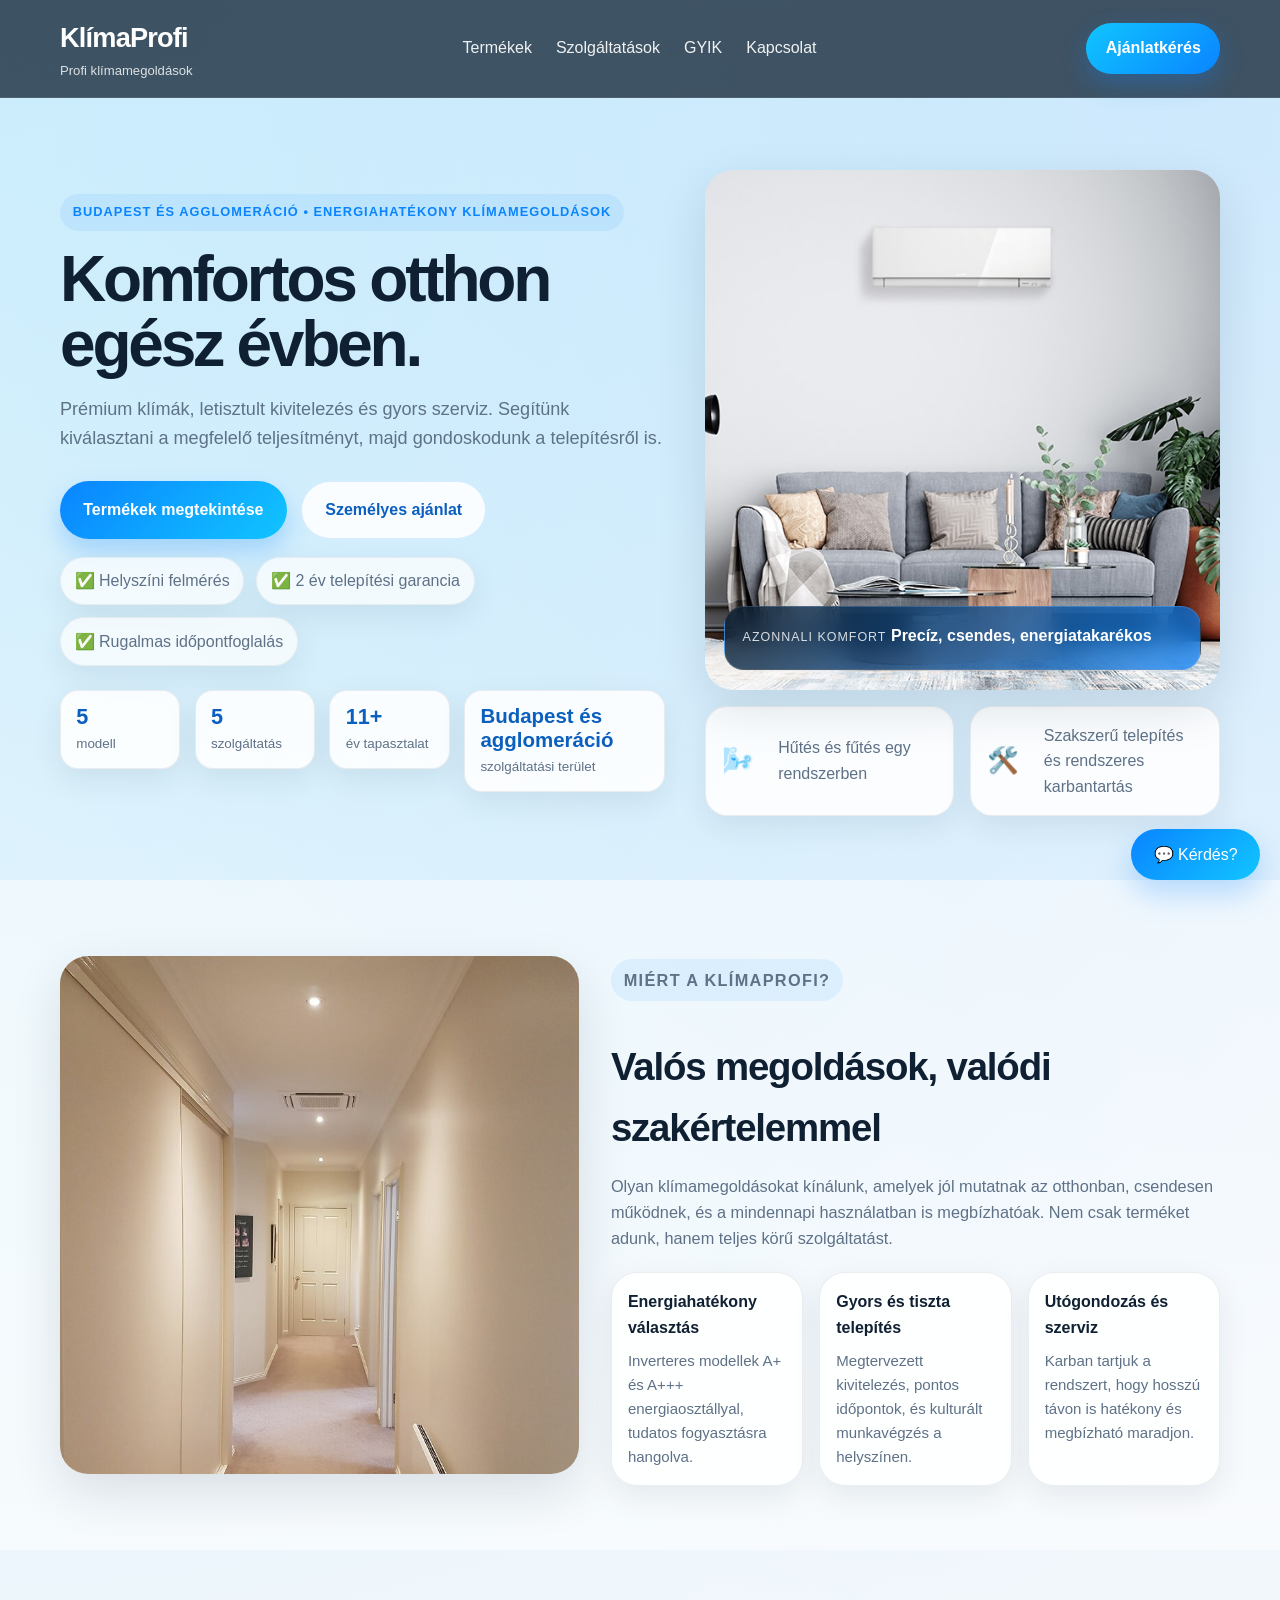
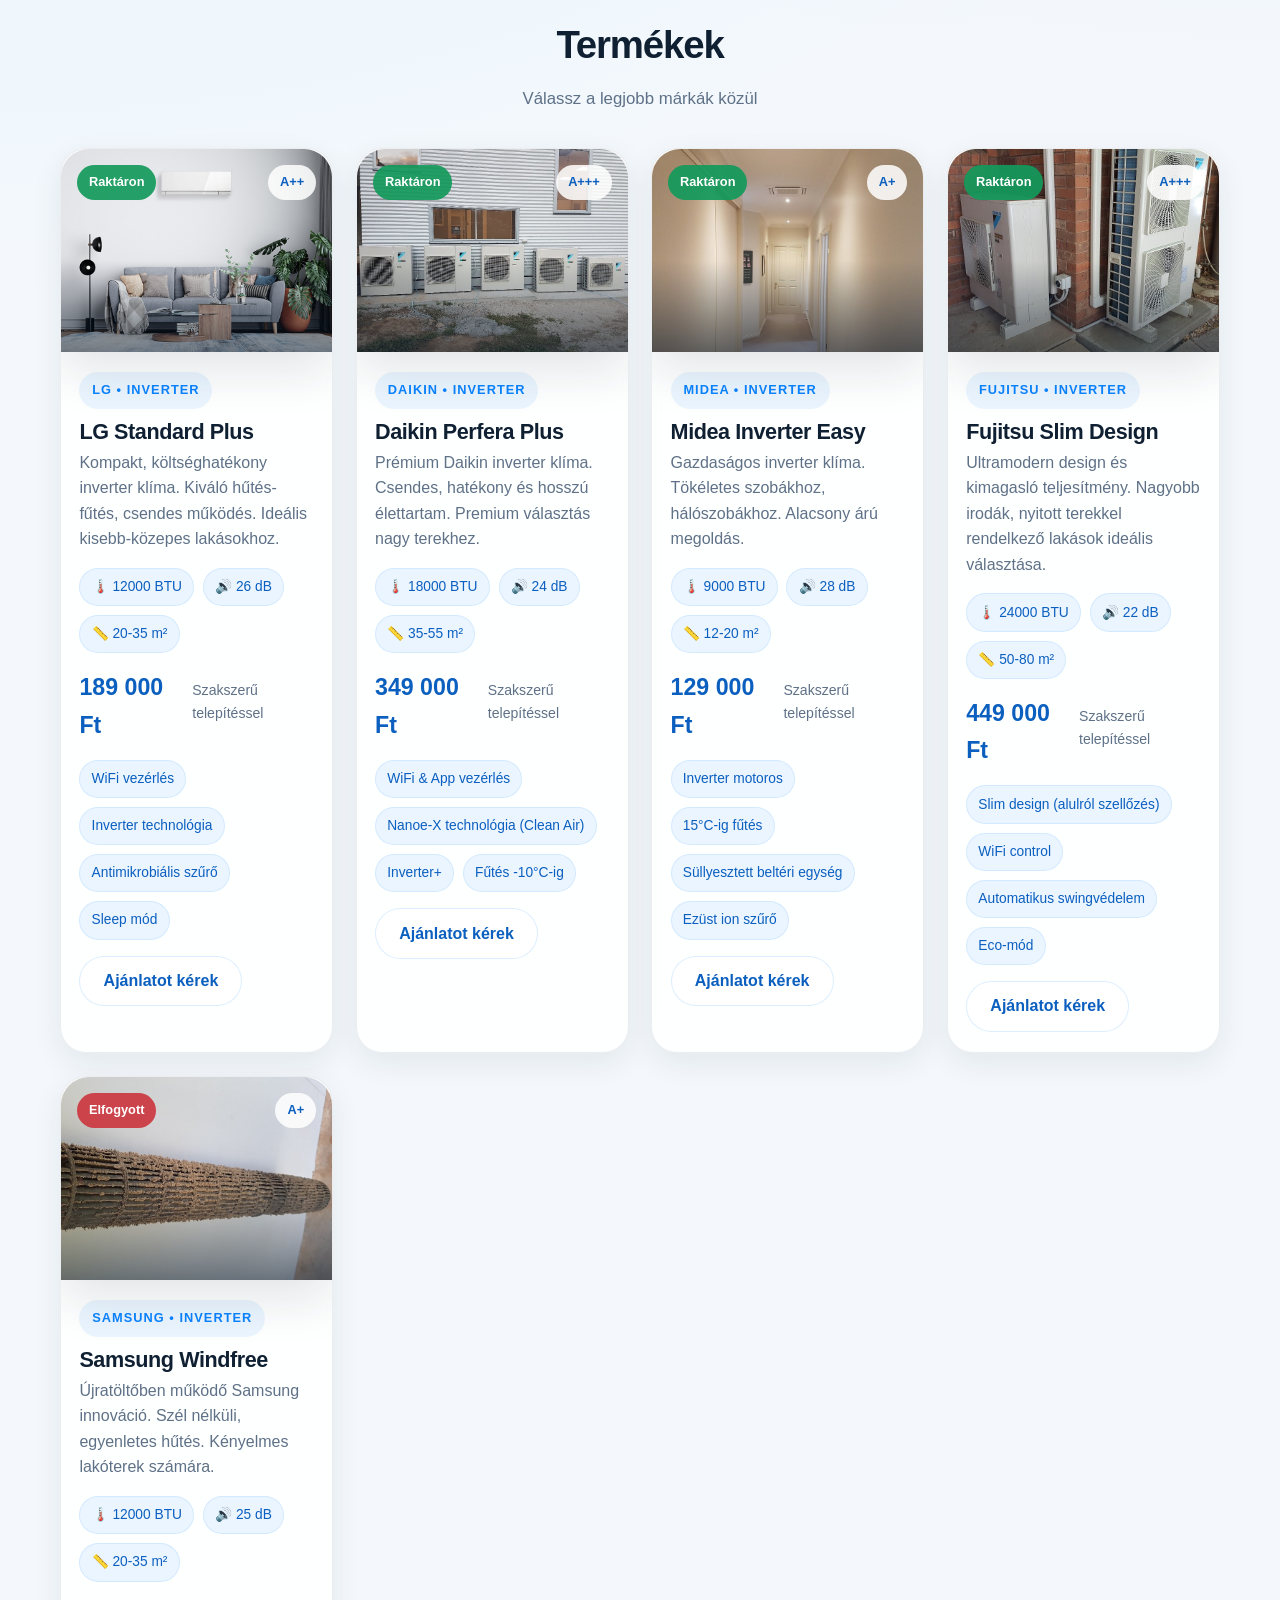
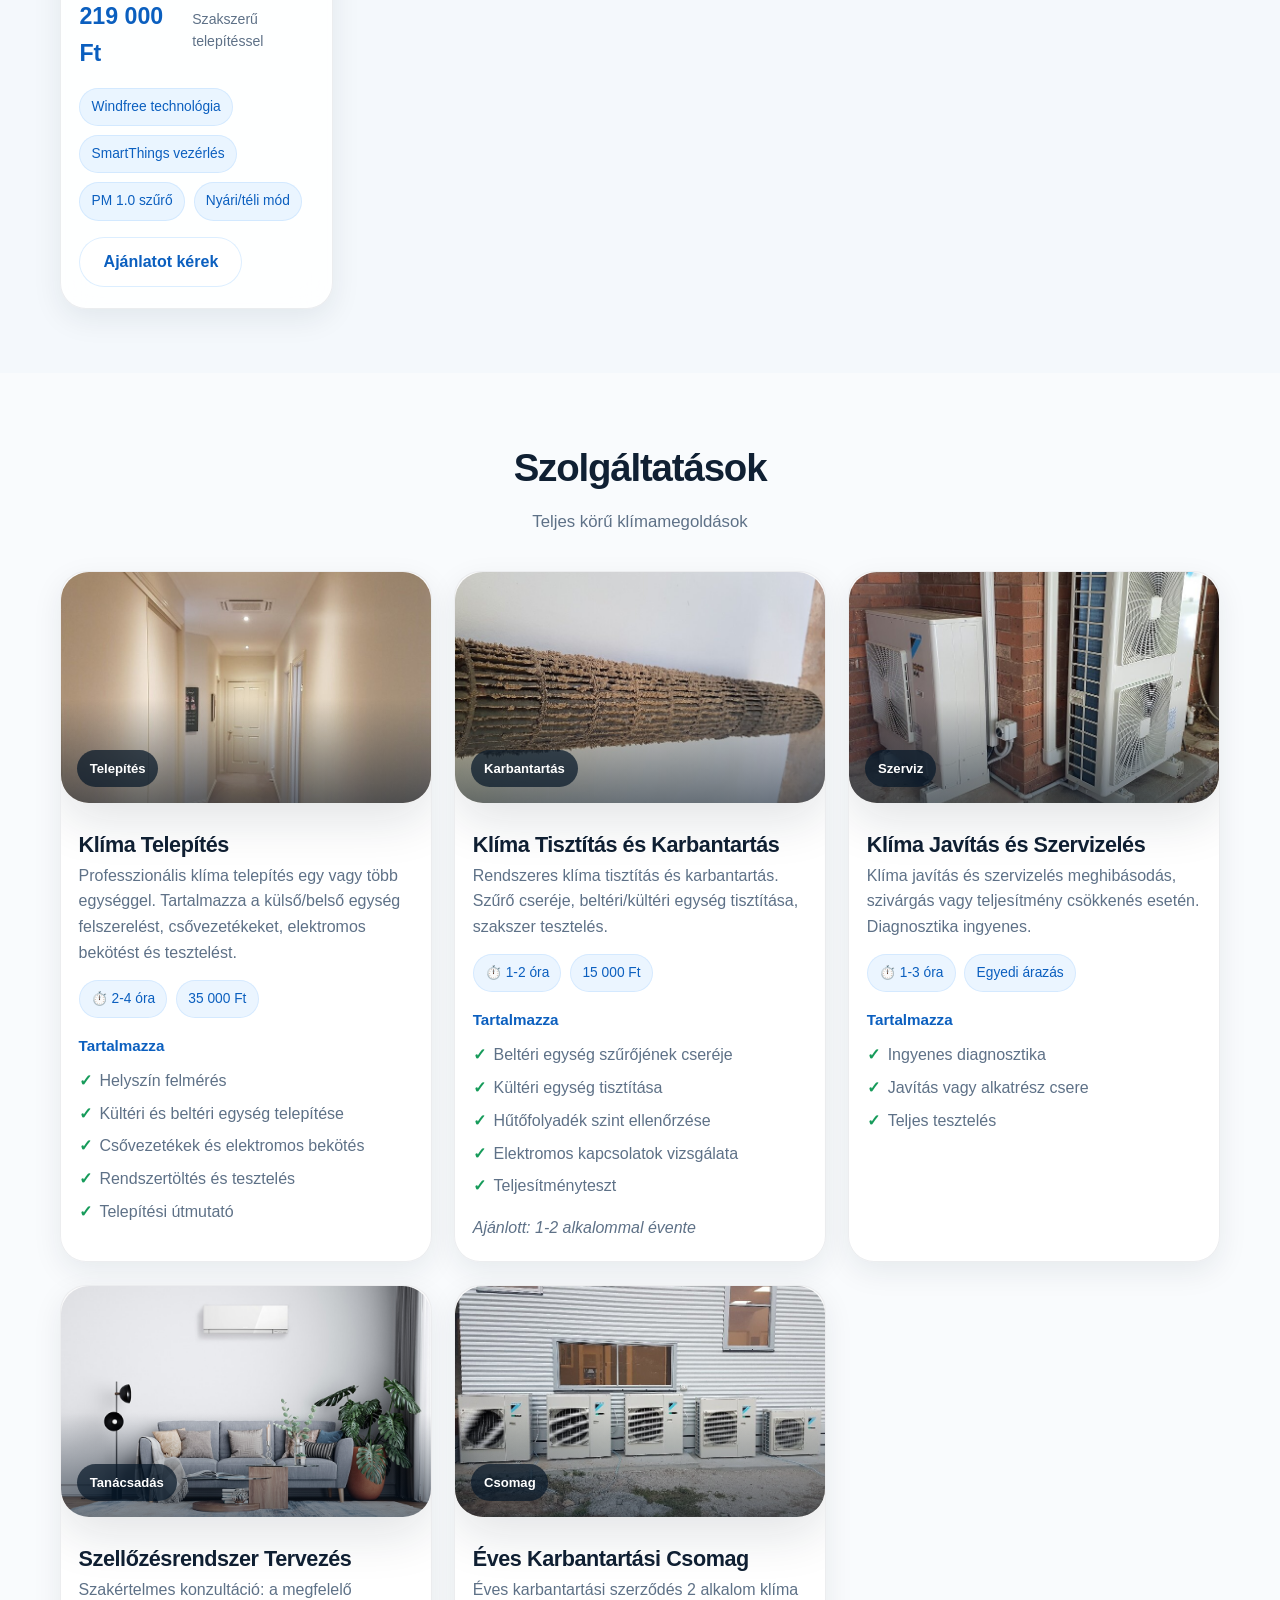
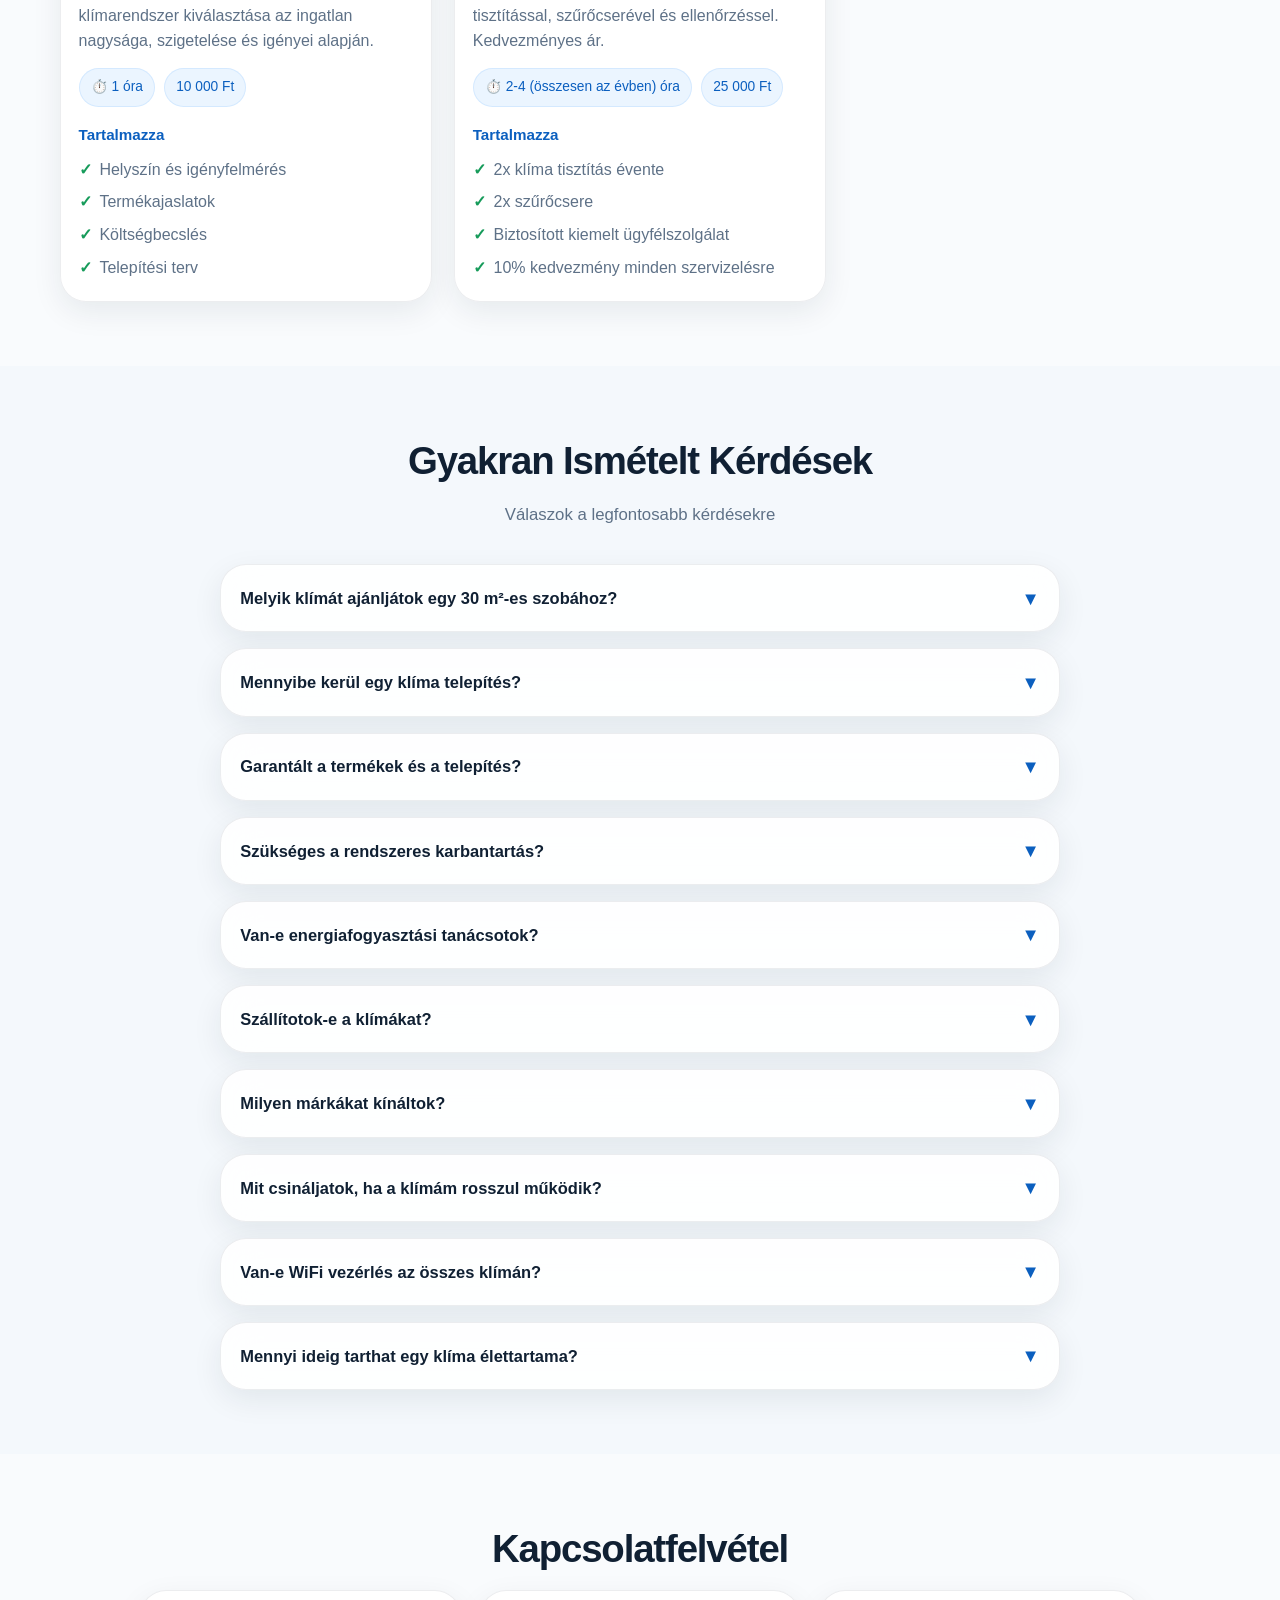
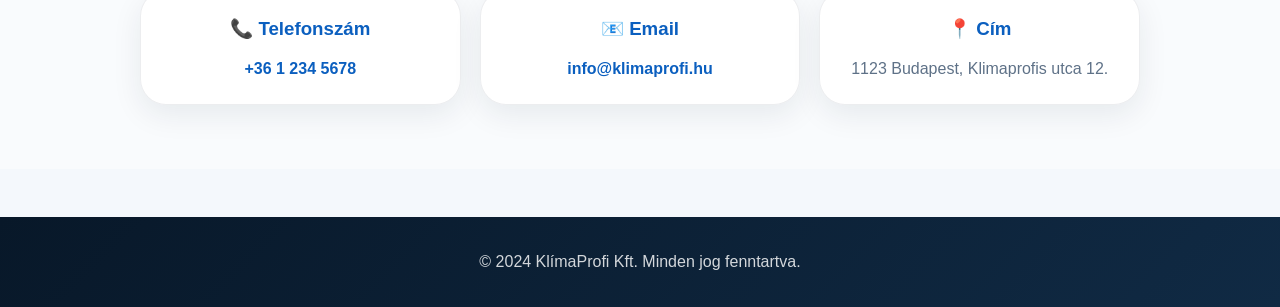
==== index.html @ a3cb93f0 "Add files via upload" ====
<!DOCTYPE html>
<html lang="hu">

<head>
    <meta charset="UTF-8">
    <meta name="viewport" content="width=device-width, initial-scale=1.0">
    <title>KlímaProfi Kft. - Klímamegoldások</title>
    <link rel="stylesheet" href="style.css?v=1.0">
</head>

<body>
    <!-- Navigation -->
    <nav class="navbar">
        <div class="container">
            <div class="logo">
                <h1>KlímaProfi</h1>
                <p class="tagline">Profi klímamegoldások</p>
            </div>
            <ul class="nav-links">
                <li><a href="#termekek">Termékek</a></li>
                <li><a href="#szolgaltatasok">Szolgáltatások</a></li>
                <li><a href="#gyik">GYIK</a></li>
                <li><a href="#kapcsolat">Kapcsolat</a></li>
            </ul>
            <a class="nav-cta" href="#kapcsolat">Ajánlatkérés</a>
        </div>
    </nav>

    <!-- Hero Section -->
    <section class="hero">
        <div class="container hero-layout">
            <div class="hero-copy">
                <p class="eyebrow">Budapest és agglomeráció • energiahatékony klímamegoldások</p>
                <h2>Komfortos otthon egész évben.</h2>
                <p class="hero-lead">
                    Prémium klímák, letisztult kivitelezés és gyors szerviz. Segítünk kiválasztani a megfelelő
                    teljesítményt, majd gondoskodunk a telepítésről is.
                </p>
                <div class="hero-actions">
                    <a class="cta-btn" href="#termekek">Termékek megtekintése</a>
                    <a class="secondary-btn" href="#kapcsolat">Személyes ajánlat</a>
                </div>
                <div class="hero-points">
                    <span>✅ Helyszíni felmérés</span>
                    <span>✅ 2 év telepítési garancia</span>
                    <span>✅ Rugalmas időpontfoglalás</span>
                </div>
                <div class="hero-stats">
                    <div class="stat-card"><strong id="stat-products">5</strong><span>modell</span></div>
                    <div class="stat-card"><strong id="stat-services">5</strong><span>szolgáltatás</span></div>
                    <div class="stat-card"><strong id="stat-years">10+</strong><span>év tapasztalat</span></div>
                    <div class="stat-card"><strong id="stat-area">Budapest</strong><span>szolgáltatási terület</span>
                    </div>
                </div>
            </div>

            <div class="hero-visual">
                <div class="hero-image-card">
                    <img src="assets/hero-split-ac.jpg" alt="Modern nappali klímaberendezéssel">
                    <div class="floating-card">
                        <span class="floating-label">Azonnali komfort</span>
                        <strong>Precíz, csendes, energiatakarékos</strong>
                    </div>
                </div>
                <div class="hero-mini-grid">
                    <div class="mini-card">
                        <span>🌬️</span>
                        <p>Hűtés és fűtés egy rendszerben</p>
                    </div>
                    <div class="mini-card">
                        <span>🛠️</span>
                        <p>Szakszerű telepítés és rendszeres karbantartás</p>
                    </div>
                </div>
            </div>
        </div>
    </section>

    <!-- Intro Section -->
    <section class="section intro-section">
        <div class="container intro-grid">
            <div class="intro-image-frame">
                <img src="assets/intro-installation.jpg" alt="Klímaszerelő szakember munkában">
            </div>
            <div class="intro-copy">
                <p class="eyebrow">Miért a KlímaProfi?</p>
                <h2>Valós megoldások, valódi szakértelemmel</h2>
                <p>
                    Olyan klímamegoldásokat kínálunk, amelyek jól mutatnak az otthonban, csendesen működnek,
                    és a mindennapi használatban is megbízhatóak. Nem csak terméket adunk, hanem teljes körű
                    szolgáltatást.
                </p>
                <div class="intro-highlights">
                    <article>
                        <h3>Energiahatékony választás</h3>
                        <p>Inverteres modellek A+ és A+++ energiaosztállyal, tudatos fogyasztásra hangolva.</p>
                    </article>
                    <article>
                        <h3>Gyors és tiszta telepítés</h3>
                        <p>Megtervezett kivitelezés, pontos időpontok, és kulturált munkavégzés a helyszínen.</p>
                    </article>
                    <article>
                        <h3>Utógondozás és szerviz</h3>
                        <p>Karban tartjuk a rendszert, hogy hosszú távon is hatékony és megbízható maradjon.</p>
                    </article>
                </div>
            </div>
        </div>
    </section>

    <!-- Products Section -->
    <section id="termekek" class="section">
        <div class="container">
            <h2>Termékek</h2>
            <p class="section-subtitle">Válassz a legjobb márkák közül</p>
            <div id="products-grid" class="products-grid">
                <!-- Termékek dinamikusan töltődnek be -->
            </div>
        </div>
    </section>

    <!-- Services Section -->
    <section id="szolgaltatasok" class="section section-alt">
        <div class="container">
            <h2>Szolgáltatások</h2>
            <p class="section-subtitle">Teljes körű klímamegoldások</p>
            <div id="services-grid" class="services-grid">
                <!-- Szolgáltatások dinamikusan töltődnek be -->
            </div>
        </div>
    </section>

    <!-- FAQ Section -->
    <section id="gyik" class="section">
        <div class="container">
            <h2>Gyakran Ismételt Kérdések</h2>
            <p class="section-subtitle">Válaszok a legfontosabb kérdésekre</p>
            <div id="faq-container" class="faq-container">
                <!-- GYIK-ek dinamikusan töltődnek be -->
            </div>
        </div>
    </section>

    <!-- Contact Section -->
    <section id="kapcsolat" class="section section-alt">
        <div class="container">
            <h2>Kapcsolatfelvétel</h2>
            <div class="contact-info">
                <div class="contact-item">
                    <h3>📞 Telefonszám</h3>
                    <p><a href="tel:+36123456778">+36 1 234 5678</a></p>
                </div>
                <div class="contact-item">
                    <h3>📧 Email</h3>
                    <p><a href="mailto:info@klimaprofi.hu">info@klimaprofi.hu</a></p>
                </div>
                <div class="contact-item">
                    <h3>📍 Cím</h3>
                    <p>1123 Budapest, Klimaprofis utca 12.</p>
                </div>
            </div>
        </div>
    </section>

    <!-- Footer -->
    <footer class="footer">
        <p>&copy; 2024 KlímaProfi Kft. Minden jog fenntartva.</p>
    </footer>

    <!-- Chatbot Widget -->
    <div id="chatbot-widget" class="chatbot-widget">
        <button id="chatbot-toggle" class="chatbot-toggle">💬 Kérdés?</button>
        <div id="chatbot-window" class="chatbot-window" style="display: none;">
            <div class="chatbot-header">
                <h4>KlímaProfi AI Asszisztens</h4>
                <button id="chatbot-close" class="close-btn">✕</button>
            </div>
            <div id="chatbot-messages" class="chatbot-messages"></div>
            <div class="chatbot-input">
                <label class="sr-only" for="chatbot-input">Chatbot kérdés</label>
                <input type="text" id="chatbot-input" placeholder="Írj egy kérdést..." aria-label="Chatbot kérdés">
                <button id="chatbot-send">Küldés</button>
            </div>
        </div>
    </div>

    <script src="script.js"></script>
    <script>
        document.addEventListener('DOMContentLoaded', () => {
            const chatbotToggle = document.getElementById('chatbot-toggle');
            const chatbotWindow = document.getElementById('chatbot-window');
            const chatbotClose = document.getElementById('chatbot-close');
            const chatbotMessages = document.getElementById('chatbot-messages');
            const chatbotInput = document.getElementById('chatbot-input');
            const chatbotSend = document.getElementById('chatbot-send');

            // --- Event Listeners ---
            chatbotToggle.addEventListener('click', () => {
                chatbotWindow.style.display = 'flex';
                chatbotToggle.style.display = 'none';
            });

            chatbotClose.addEventListener('click', () => {
                chatbotWindow.style.display = 'none';
                chatbotToggle.style.display = 'block';
            });

            chatbotSend.addEventListener('click', sendMessage);
            chatbotInput.addEventListener('keypress', (e) => {
                if (e.key === 'Enter') {
                    sendMessage();
                }
            });

            // --- Functions ---
            function addMessage(message, sender) {
                const messageElement = document.createElement('div');
                messageElement.classList.add('message', sender);
                messageElement.textContent = message;
                chatbotMessages.appendChild(messageElement);
                chatbotMessages.scrollTop = chatbotMessages.scrollHeight;
            }

            async function sendMessage() {
                const message = chatbotInput.value.trim();
                if (message === '') return;

                addMessage(message, 'user');
                chatbotInput.value = '';

                try {
                    const response = await fetch('http://localhost:5000/api/chat', {
                        method: 'POST',
                        headers: {
                            'Content-Type': 'application/json',
                        },
                        body: JSON.stringify({ message }),
                    });

                    if (!response.ok) {
                        throw new Error(`HTTP error! status: ${response.status}`);
                    }

                    const data = await response.json();
                    addMessage(data.response, 'bot');
                } catch (error) {
                    console.error('Hiba a chatbot API hívásakor:', error);
                    addMessage('Hiba történt a válasszal. Kérlek, próbáld újra később.', 'bot');
                }
            }
        });
    </script>
</body>

</html>
---- style.css ----
* {
    margin: 0;
    padding: 0;
    box-sizing: border-box;
}

:root {
    --bg: #f4f8fc;
    --surface: rgba(255, 255, 255, 0.88);
    --surface-strong: #ffffff;
    --text: #102033;
    --muted: #5e7187;
    --primary: #0a84ff;
    --primary-dark: #0b5fbf;
    --accent: #11c5ff;
    --line: rgba(16, 32, 51, 0.08);
    --shadow: 0 18px 50px rgba(16, 32, 51, 0.12);
    --shadow-soft: 0 10px 30px rgba(16, 32, 51, 0.08);
}

html {
    scroll-behavior: smooth;
}

body {
    font-family: 'Segoe UI', Tahoma, Geneva, Verdana, sans-serif;
    line-height: 1.6;
    color: var(--text);
    background:
        radial-gradient(circle at top left, rgba(17, 197, 255, 0.16), transparent 28%),
        radial-gradient(circle at top right, rgba(10, 132, 255, 0.12), transparent 25%),
        var(--bg);
}

img {
    max-width: 100%;
    display: block;
}

.container {
    max-width: 1200px;
    margin: 0 auto;
    padding: 0 20px;
}

a {
    text-decoration: none;
    color: inherit;
}

button {
    cursor: pointer;
    border: none;
    font-size: 1rem;
    font-family: inherit;
}

.sr-only {
    position: absolute;
    width: 1px;
    height: 1px;
    padding: 0;
    margin: -1px;
    overflow: hidden;
    clip: rect(0, 0, 0, 0);
    white-space: nowrap;
    border: 0;
}

.eyebrow {
    display: inline-block;
    font-size: 0.8rem;
    font-weight: 700;
    letter-spacing: 0.08em;
    text-transform: uppercase;
    color: var(--primary);
    background: rgba(10, 132, 255, 0.08);
    padding: 0.5rem 0.8rem;
    border-radius: 999px;
}

/* Navigation */
.navbar {
    position: sticky;
    top: 0;
    z-index: 1000;
    backdrop-filter: blur(18px);
    background: rgba(8, 24, 41, 0.72);
    border-bottom: 1px solid rgba(255, 255, 255, 0.08);
    color: white;
}

.navbar .container {
    display: flex;
    justify-content: space-between;
    align-items: center;
    gap: 1rem;
    padding-top: 1rem;
    padding-bottom: 1rem;
}

.logo h1 {
    font-size: 1.7rem;
    font-weight: 800;
    letter-spacing: -0.03em;
}

.logo .tagline {
    font-size: 0.82rem;
    opacity: 0.82;
}

.nav-links {
    display: flex;
    list-style: none;
    gap: 1.5rem;
    align-items: center;
}

.nav-links a,
.nav-cta {
    color: rgba(255, 255, 255, 0.92);
    transition: all 0.25s ease;
}

.nav-links a:hover {
    color: white;
}

.nav-cta {
    background: linear-gradient(135deg, var(--accent), var(--primary));
    color: white;
    padding: 0.8rem 1.2rem;
    border-radius: 999px;
    font-weight: 700;
    box-shadow: 0 10px 24px rgba(10, 132, 255, 0.28);
}

.nav-cta:hover {
    transform: translateY(-1px);
}

/* Hero Section */
.hero {
    padding: 4.5rem 0 4rem;
    color: var(--text);
}

.hero-layout {
    display: grid;
    grid-template-columns: 1.08fr 0.92fr;
    gap: 2.5rem;
    align-items: center;
}

.hero-copy h2 {
    font-size: clamp(2.6rem, 5vw, 4.6rem);
    line-height: 1.02;
    margin: 1rem 0 1.1rem;
    letter-spacing: -0.05em;
}

.hero-lead {
    font-size: 1.13rem;
    color: var(--muted);
    max-width: 42rem;
}

.hero-actions {
    display: flex;
    flex-wrap: wrap;
    gap: 0.9rem;
    margin: 1.8rem 0 1.1rem;
}

.cta-btn,
.secondary-btn,
.ghost-btn {
    display: inline-flex;
    align-items: center;
    justify-content: center;
    border-radius: 999px;
    padding: 0.95rem 1.45rem;
    font-weight: 700;
    transition: transform 0.25s ease, box-shadow 0.25s ease, background 0.25s ease;
}

.hero-actions a.cta-btn,
.hero-actions a.secondary-btn {
    text-decoration: none;
}

.cta-btn {
    background: linear-gradient(135deg, var(--primary), var(--accent));
    color: white;
    box-shadow: 0 12px 24px rgba(10, 132, 255, 0.26);
}

.secondary-btn,
.ghost-btn {
    background: rgba(255, 255, 255, 0.88);
    color: var(--primary-dark);
    border: 1px solid rgba(10, 132, 255, 0.14);
}

.cta-btn:hover,
.secondary-btn:hover,
.ghost-btn:hover {
    transform: translateY(-2px);
}

.hero-points {
    display: flex;
    flex-wrap: wrap;
    gap: 0.75rem;
    color: var(--muted);
    margin-bottom: 1.5rem;
}

.hero-points span {
    background: rgba(255, 255, 255, 0.7);
    border: 1px solid rgba(16, 32, 51, 0.06);
    padding: 0.65rem 0.85rem;
    border-radius: 999px;
    box-shadow: var(--shadow-soft);
}

.hero-stats {
    display: grid;
    grid-template-columns: repeat(3, minmax(98px, 0.75fr)) minmax(150px, 1.25fr);
    align-items: start;
    gap: 0.9rem;
    margin-top: 1rem;
}

.stat-card {
    min-width: 0;
    background: var(--surface);
    border: 1px solid var(--line);
    border-radius: 18px;
    padding: 0.85rem 0.95rem;
    box-shadow: var(--shadow-soft);
}

.stat-card strong {
    display: block;
    font-size: 1.35rem;
    line-height: 1.18;
    margin-bottom: 0.2rem;
    color: var(--primary-dark);
    overflow-wrap: anywhere;
}

.stat-card span {
    display: block;
    font-size: 0.84rem;
    color: var(--muted);
    overflow-wrap: anywhere;
}

.stat-card:nth-child(4) strong {
    font-size: clamp(1rem, 2vw, 1.28rem);
}

.hero-visual {
    display: grid;
    gap: 1rem;
}

.hero-image-card,
.intro-image-frame,
.service-media,
.product-media {
    overflow: hidden;
    border-radius: 28px;
    box-shadow: var(--shadow);
}

.hero-image-card {
    position: relative;
    min-height: 520px;
    background: #dcecf8;
}

.hero-image-card img,
.intro-image-frame img,
.service-media img,
.product-media img {
    width: 100%;
    height: 100%;
    object-fit: cover;
}

.floating-card {
    position: absolute;
    left: 1.2rem;
    bottom: 1.2rem;
    right: 1.2rem;
    padding: 1rem 1.1rem;
    border-radius: 20px;
    color: white;
    background: linear-gradient(135deg, rgba(8, 24, 41, 0.8), rgba(10, 132, 255, 0.72));
    backdrop-filter: blur(12px);
    border: 1px solid rgba(255, 255, 255, 0.12);
}

.floating-label {
    display: inline-block;
    font-size: 0.78rem;
    text-transform: uppercase;
    letter-spacing: 0.08em;
    opacity: 0.82;
    margin-bottom: 0.35rem;
}

.hero-mini-grid {
    display: grid;
    grid-template-columns: repeat(2, minmax(0, 1fr));
    gap: 1rem;
}

.mini-card {
    background: var(--surface);
    border: 1px solid var(--line);
    border-radius: 22px;
    padding: 1rem;
    box-shadow: var(--shadow-soft);
    display: grid;
    grid-template-columns: 42px 1fr;
    gap: 0.9rem;
    align-items: center;
}

.mini-card span {
    font-size: 1.6rem;
}

.mini-card p {
    color: var(--muted);
}

/* Sections */
.section {
    padding: 4rem 0;
}

section[id] {
    scroll-margin-top: 110px;
}

.section:nth-of-type(even) {
    background: rgba(255, 255, 255, 0.52);
}

.section h2 {
    font-size: clamp(2rem, 3vw, 3rem);
    text-align: center;
    margin-bottom: 0.65rem;
    letter-spacing: -0.03em;
}

.section-subtitle {
    text-align: center;
    color: var(--muted);
    margin-bottom: 2.2rem;
    font-size: 1.05rem;
}

/* Intro Section */
.intro-grid {
    display: grid;
    grid-template-columns: 0.92fr 1.08fr;
    gap: 2rem;
    align-items: center;
}

.intro-image-frame {
    min-height: 460px;
}

.intro-copy h2 {
    text-align: left;
    margin-top: 0.9rem;
}

.intro-copy p {
    color: var(--muted);
    font-size: 1.02rem;
    margin: 0.9rem 0 1.3rem;
}

.intro-highlights {
    display: grid;
    grid-template-columns: repeat(3, minmax(0, 1fr));
    gap: 1rem;
}

.intro-highlights article,
.contact-item,
.faq-item,
.product-card,
.service-card {
    background: var(--surface);
    border: 1px solid var(--line);
    border-radius: 26px;
    backdrop-filter: blur(18px);
    box-shadow: var(--shadow-soft);
}

.intro-highlights article {
    padding: 1rem;
}

.intro-highlights h3 {
    font-size: 1rem;
    margin-bottom: 0.5rem;
}

.intro-highlights p {
    font-size: 0.94rem;
    margin: 0;
}

/* Products Grid */
.products-grid {
    display: grid;
    grid-template-columns: repeat(auto-fit, minmax(270px, 1fr));
    gap: 1.4rem;
}

.product-card {
    overflow: hidden;
    display: flex;
    flex-direction: column;
}

.product-media {
    position: relative;
    aspect-ratio: 4 / 3;
    border-bottom-left-radius: 0;
    border-bottom-right-radius: 0;
}

.product-media::after,
.service-media::after {
    content: '';
    position: absolute;
    inset: 0;
    background: linear-gradient(180deg, transparent 55%, rgba(8, 24, 41, 0.55));
}

.product-badges {
    position: absolute;
    left: 1rem;
    right: 1rem;
    top: 1rem;
    display: flex;
    justify-content: space-between;
    gap: 0.75rem;
    z-index: 1;
}

.badge {
    display: inline-flex;
    align-items: center;
    padding: 0.45rem 0.75rem;
    border-radius: 999px;
    font-size: 0.8rem;
    font-weight: 700;
    color: white;
    background: rgba(8, 24, 41, 0.72);
}

.badge.soft {
    background: rgba(255, 255, 255, 0.86);
    color: var(--primary-dark);
}

.badge.in-stock {
    background: rgba(20, 153, 92, 0.92);
}

.badge.out-of-stock {
    background: rgba(205, 57, 65, 0.92);
}

.product-body {
    padding: 1.25rem 1.15rem 1.3rem;
}

.product-body h3,
.service-body h3 {
    font-size: 1.35rem;
    letter-spacing: -0.02em;
    margin-top: 0.4rem;
    overflow-wrap: anywhere;
}

.product-description,
.service-body p {
    color: var(--muted);
    overflow-wrap: anywhere;
}

.spec-chips,
.service-meta,
.feature-tags {
    display: flex;
    flex-wrap: wrap;
    gap: 0.55rem;
}

.spec-chips {
    margin: 1rem 0;
}

.spec-chips span,
.service-meta span,
.feature-tags span {
    background: rgba(10, 132, 255, 0.08);
    color: var(--primary-dark);
    border: 1px solid rgba(10, 132, 255, 0.1);
    border-radius: 999px;
    padding: 0.45rem 0.7rem;
    font-size: 0.86rem;
}

.price-row {
    display: flex;
    align-items: baseline;
    justify-content: space-between;
    gap: 1rem;
    margin: 0.9rem 0 1rem;
}

.price {
    font-size: 1.45rem;
    font-weight: 800;
    color: var(--primary-dark);
}

.product-cta-note {
    font-size: 0.88rem;
    color: var(--muted);
}

.feature-tags {
    margin-bottom: 1rem;
}

/* Services Grid */
.services-grid {
    display: grid;
    grid-template-columns: repeat(auto-fit, minmax(285px, 1fr));
    gap: 1.4rem;
}

.service-card {
    overflow: hidden;
}

.service-media {
    position: relative;
    aspect-ratio: 16 / 10;
}

.service-type {
    position: absolute;
    z-index: 1;
    left: 1rem;
    bottom: 1rem;
    color: white;
    background: rgba(8, 24, 41, 0.72);
    padding: 0.5rem 0.8rem;
    border-radius: 999px;
    font-size: 0.82rem;
    font-weight: 700;
}

.service-body {
    padding: 1.2rem 1.1rem 1.3rem;
}

.service-meta {
    margin: 0.9rem 0 1rem;
}

.service-body h4 {
    margin: 1rem 0 0.6rem;
    font-size: 0.95rem;
    color: var(--primary-dark);
}

.service-body ul {
    list-style: none;
    display: grid;
    gap: 0.45rem;
}

.service-body li {
    color: var(--muted);
    padding-left: 1.3rem;
    position: relative;
}

.service-body li::before {
    content: '✓';
    position: absolute;
    left: 0;
    top: 0;
    color: #169b5a;
    font-weight: 800;
}

.service-note {
    margin-top: 1rem;
    font-style: italic;
    color: var(--muted);
}

/* FAQ */
.faq-container {
    max-width: 840px;
    margin: 0 auto;
    display: grid;
    gap: 1rem;
}

.faq-item {
    overflow: hidden;
}

.faq-question {
    padding: 1.15rem 1.2rem;
    cursor: pointer;
    display: flex;
    justify-content: space-between;
    align-items: center;
    gap: 1rem;
}

.faq-question h4 {
    font-size: 1.03rem;
    flex: 1;
    min-width: 0;
    overflow-wrap: anywhere;
}

.faq-toggle {
    color: var(--primary-dark);
    font-size: 1.15rem;
    transition: transform 0.25s ease;
}

.faq-item.active .faq-toggle {
    transform: rotate(180deg);
}

.faq-answer {
    padding: 0 1.2rem 1.2rem;
    display: none;
    color: var(--muted);
    overflow-wrap: anywhere;
}

.faq-item.active .faq-answer {
    display: block;
}

/* Contact Section */
.contact-info {
    display: grid;
    grid-template-columns: repeat(auto-fit, minmax(240px, 1fr));
    gap: 1.2rem;
    max-width: 1000px;
    margin: 0 auto;
}

.contact-item {
    padding: 1.4rem;
    text-align: center;
}

.contact-item h3 {
    color: var(--primary-dark);
    margin-bottom: 0.8rem;
}

.contact-item a {
    color: var(--primary-dark);
    font-weight: 700;
}

.contact-item p {
    color: var(--muted);
}

/* Footer */
.footer {
    background: linear-gradient(135deg, #081829, #102a44);
    color: rgba(255, 255, 255, 0.82);
    text-align: center;
    padding: 2rem;
    margin-top: 3rem;
}

/* Chatbot Widget */
.chatbot-widget {
    position: fixed;
    bottom: 20px;
    right: 20px;
    z-index: 999;
}

.chatbot-toggle {
    background: linear-gradient(135deg, var(--primary), var(--accent));
    color: white;
    padding: 1rem 1.4rem;
    border-radius: 999px;
    font-size: 1rem;
    box-shadow: 0 14px 30px rgba(10, 132, 255, 0.26);
    transition: transform 0.25s ease, box-shadow 0.25s ease;
}

.chatbot-toggle:hover {
    transform: translateY(-2px) scale(1.02);
    box-shadow: 0 18px 34px rgba(10, 132, 255, 0.33);
}

.chatbot-window {
    position: absolute;
    bottom: 0;
    right: 0;
    width: 360px;
    height: 460px;
    background: rgba(255, 255, 255, 0.96);
    border-radius: 22px;
    box-shadow: var(--shadow);
    display: flex;
    flex-direction: column;
    border: 1px solid rgba(16, 32, 51, 0.08);
    overflow: hidden;
}

.chatbot-header {
    background: linear-gradient(135deg, #081829, #0a84ff);
    color: white;
    padding: 1rem;
    display: flex;
    justify-content: space-between;
    align-items: center;
}

.chatbot-header h4 {
    margin: 0;
}

.close-btn {
    background: none;
    color: white;
    font-size: 1.3rem;
    cursor: pointer;
}

.chatbot-messages {
    flex-grow: 1;
    padding: 1rem;
    overflow-y: auto;
}

.chatbot-input {
    display: flex;
    gap: 0.5rem;
    padding: 1rem;
    border-top: 1px solid rgba(16, 32, 51, 0.08);
    background: white;
}

.chatbot-input input {
    flex-grow: 1;
    padding: 0.8rem 0.9rem;
    border: 1px solid rgba(16, 32, 51, 0.12);
    border-radius: 14px;
    font-size: 0.95rem;
}

.chatbot-input button {
    background: var(--primary);
    color: white;
    padding: 0.8rem 1.1rem;
    border-radius: 14px;
    font-weight: 700;
}

/* Animations */
@keyframes fadeInDown {
    from {
        opacity: 0;
        transform: translateY(-20px);
    }

    to {
        opacity: 1;
        transform: translateY(0);
    }
}

/* Responsive */
@media (max-width: 1024px) {

    .hero-layout,
    .intro-grid {
        grid-template-columns: 1fr;
    }

    .hero-image-card {
        min-height: 420px;
    }

    .intro-highlights,
    .hero-stats {
        grid-template-columns: repeat(2, minmax(0, 1fr));
    }
}

@media (max-width: 768px) {
    .navbar .container {
        flex-wrap: wrap;
    }

    .nav-links {
        width: 100%;
        justify-content: center;
        flex-wrap: wrap;
        gap: 0.9rem 1rem;
    }

    .nav-cta {
        margin-left: auto;
    }

    .hero {
        padding-top: 3rem;
    }

    .hero-actions,
    .hero-points {
        flex-direction: column;
        align-items: flex-start;
    }

    .hero-stats,
    .intro-highlights,
    .hero-mini-grid {
        grid-template-columns: 1fr;
    }

    .section {
        padding: 3.2rem 0;
    }

    .chatbot-window {
        width: min(92vw, 360px);
        height: 420px;
    }
}
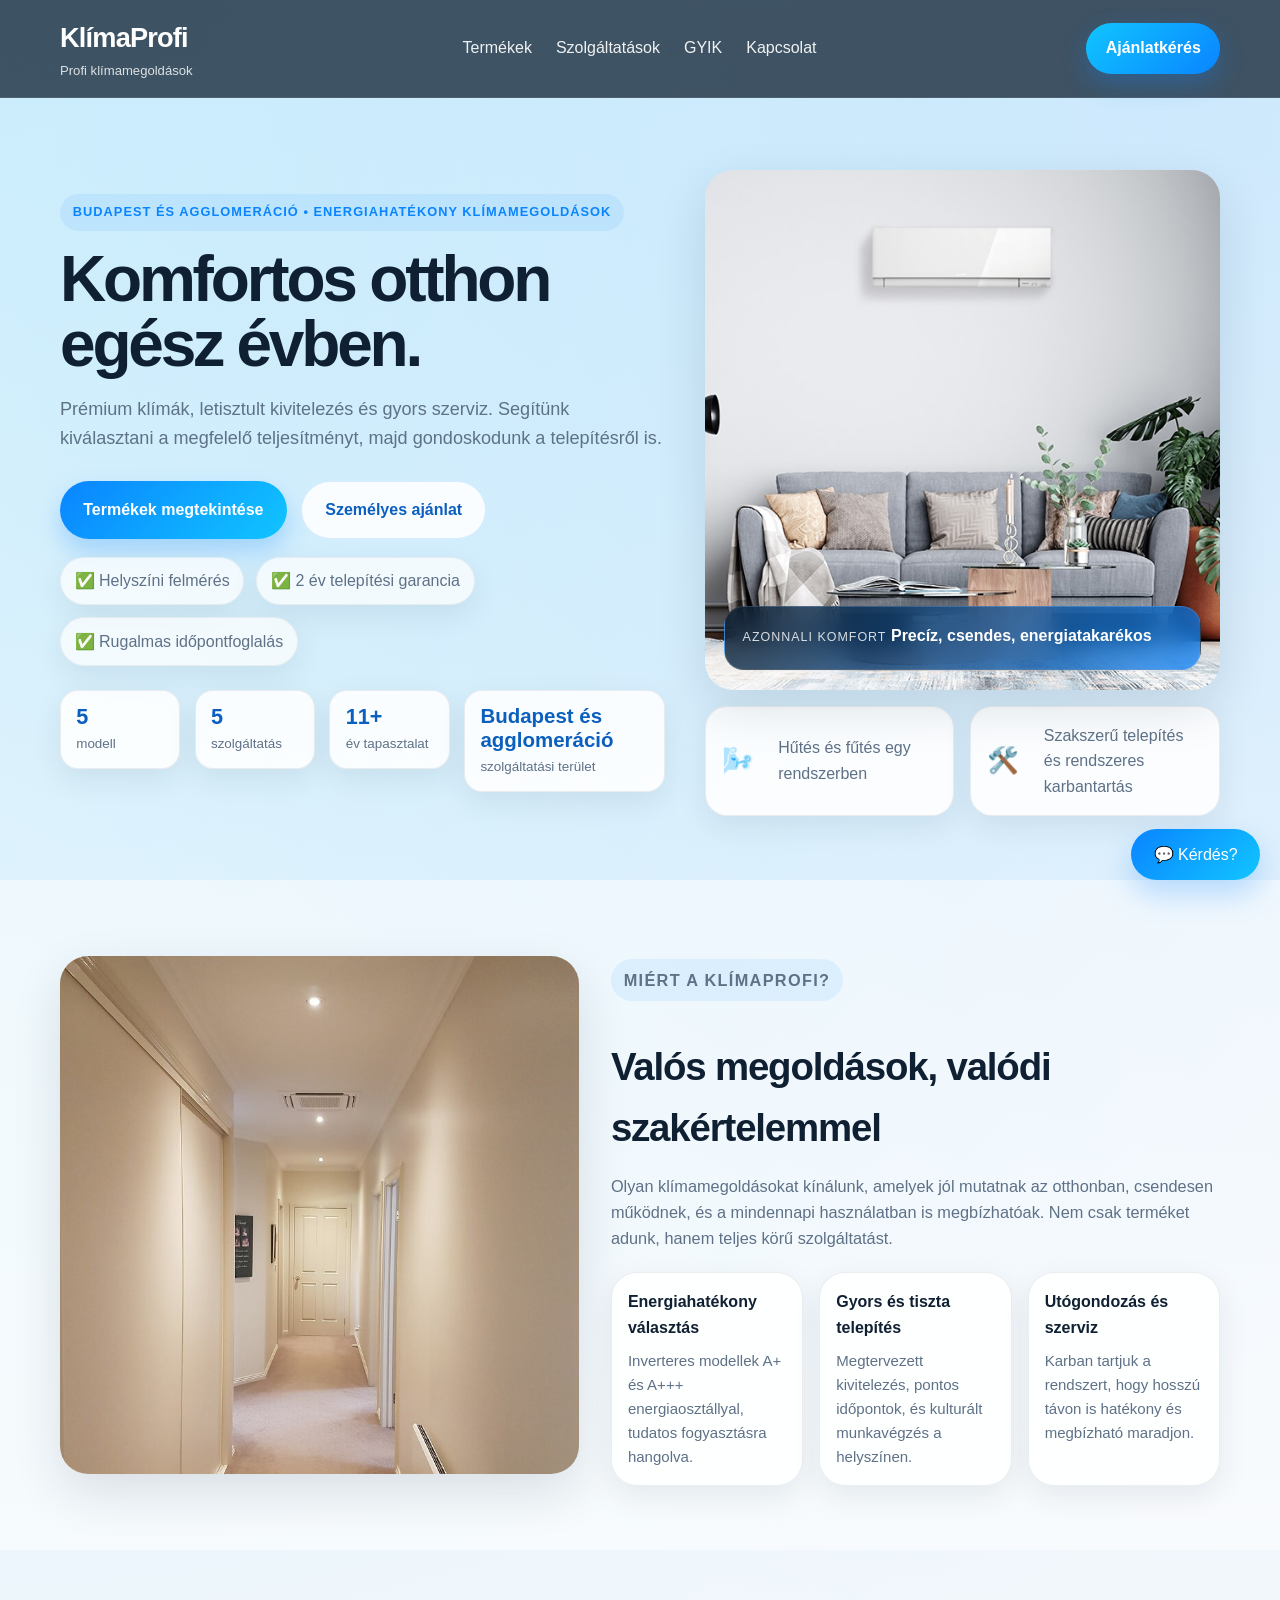
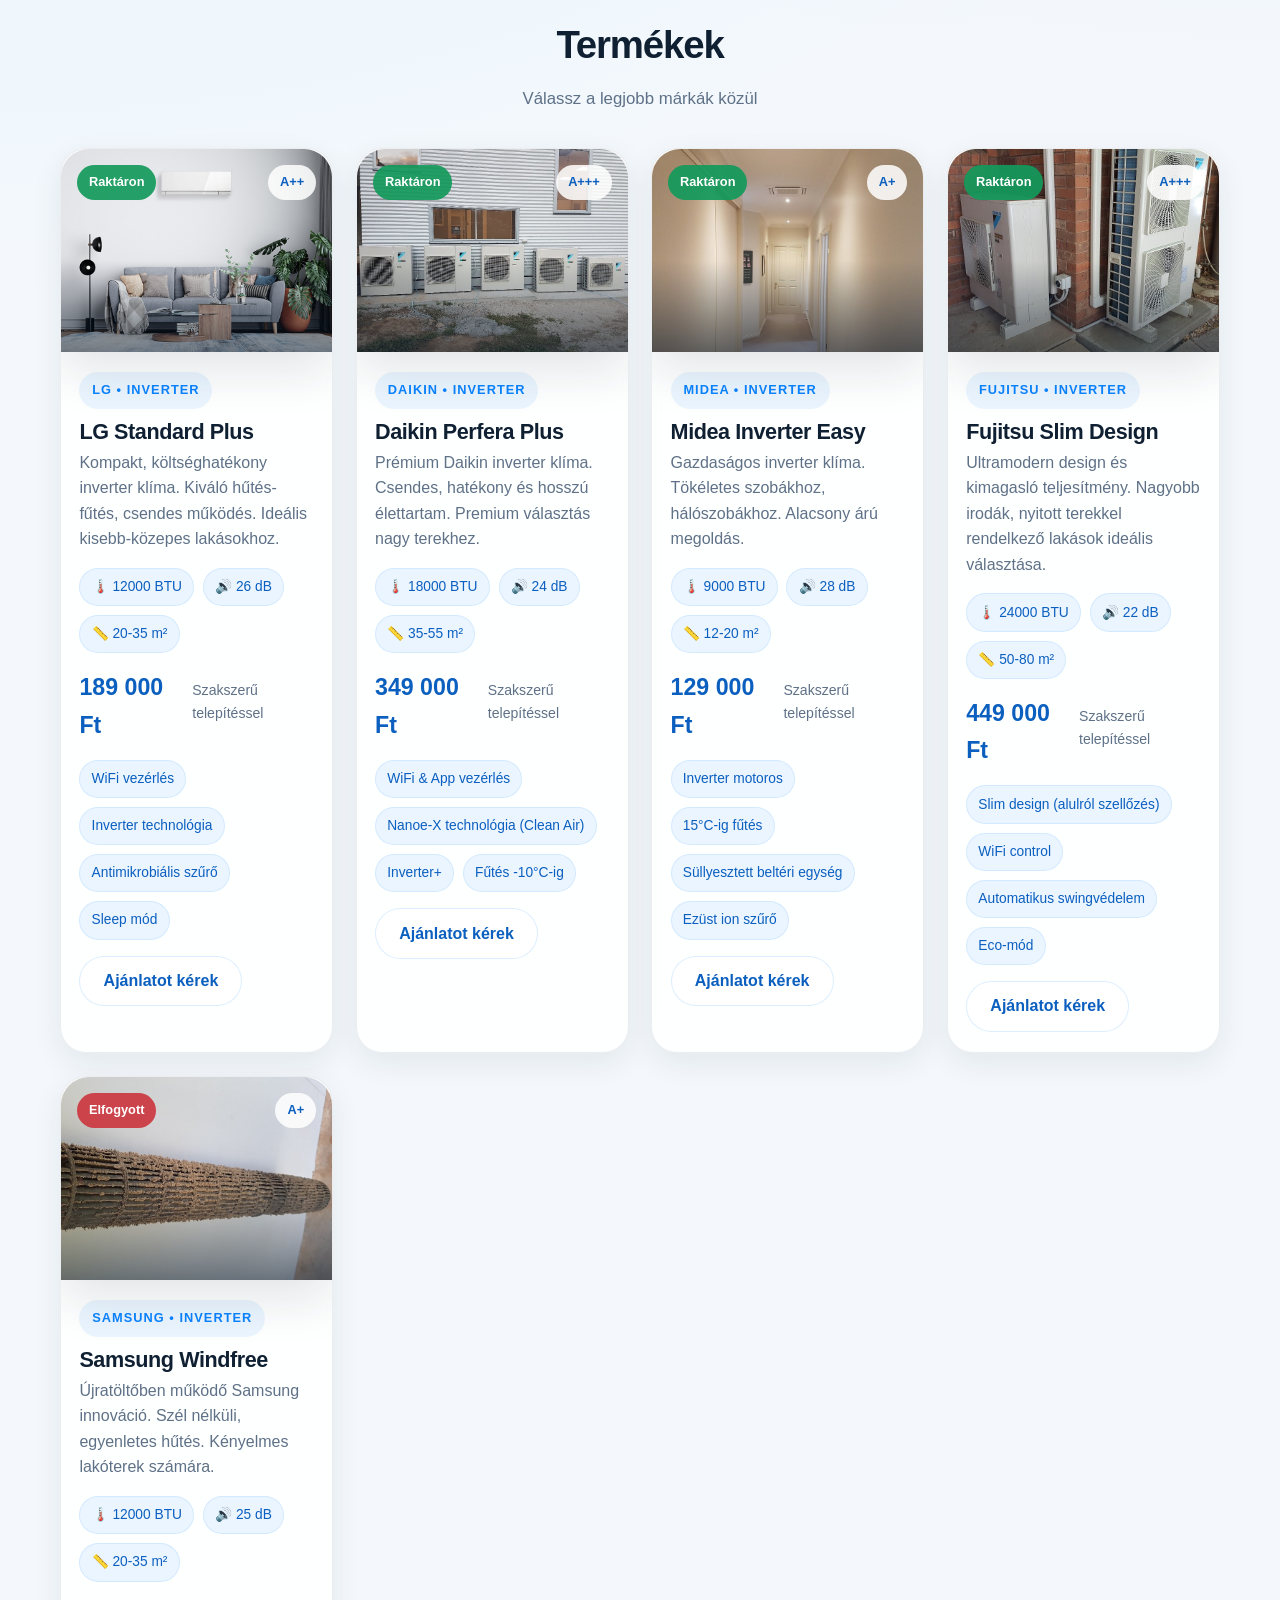
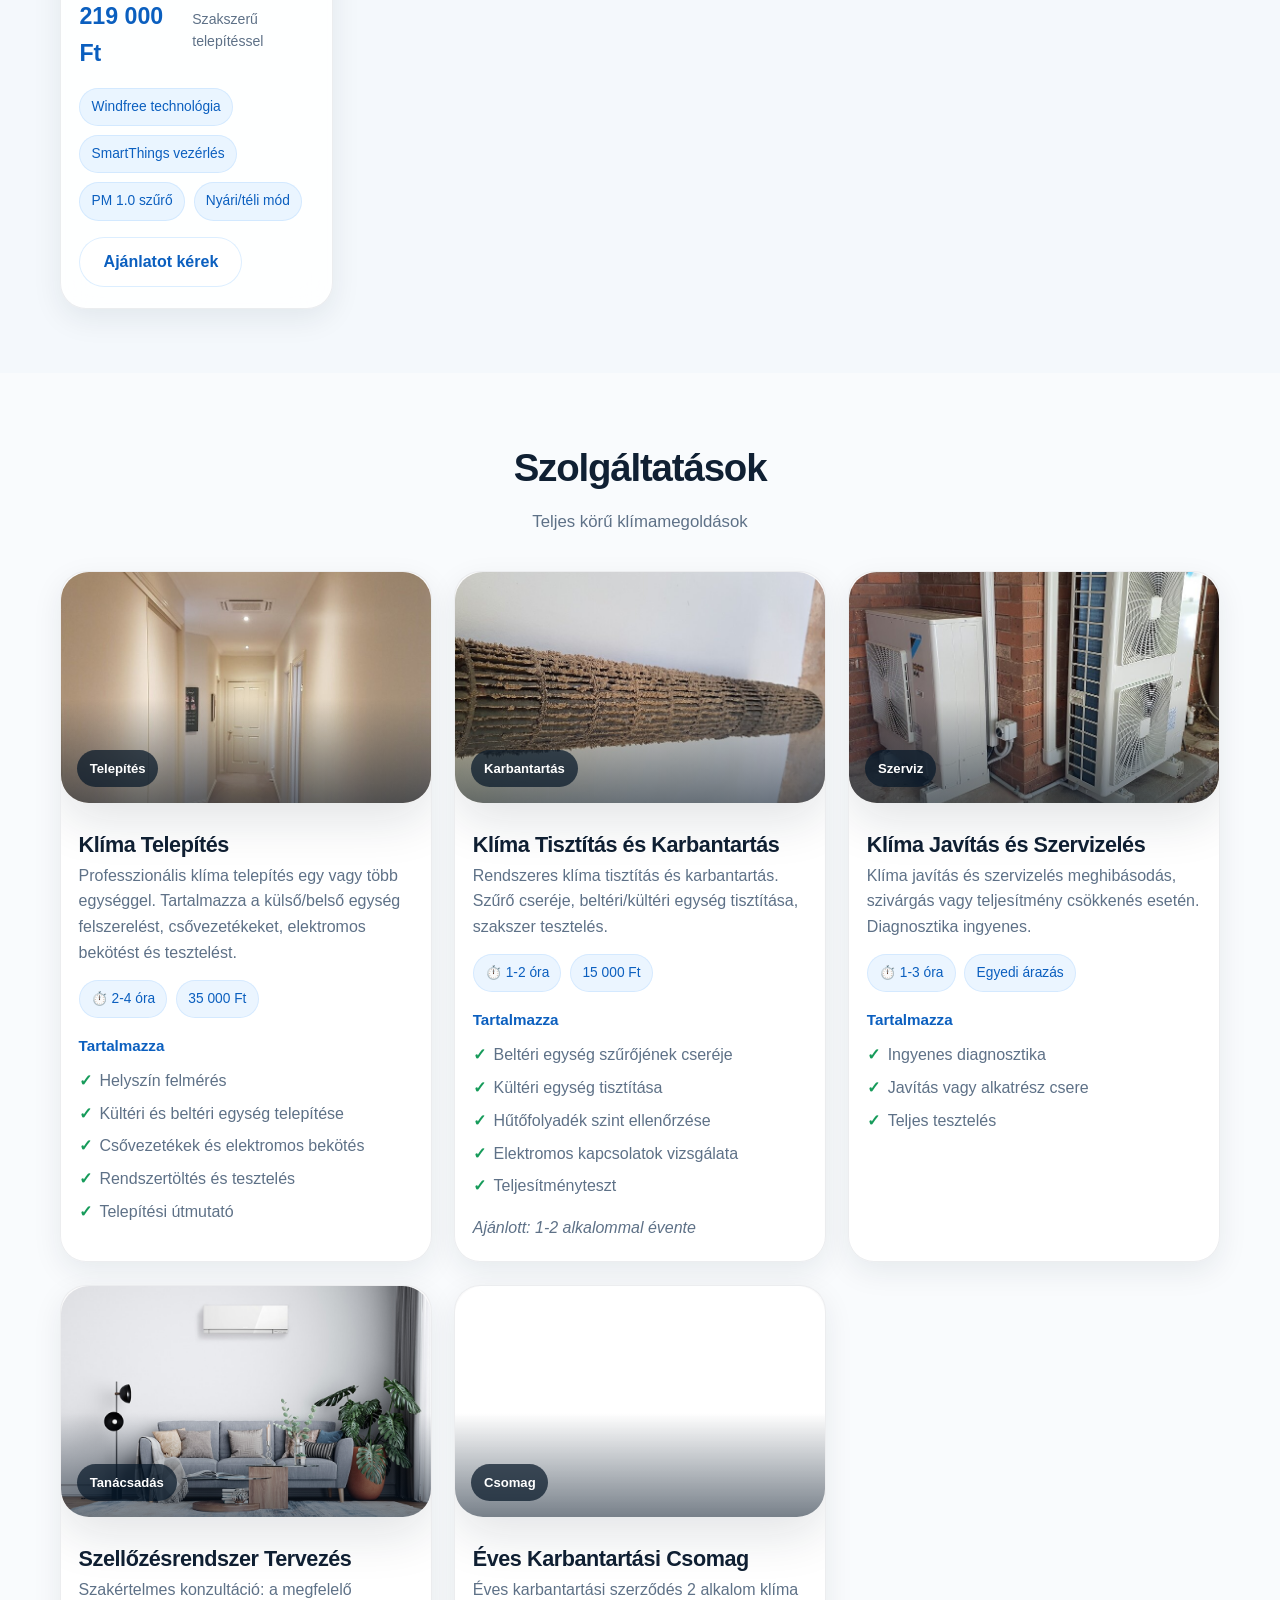
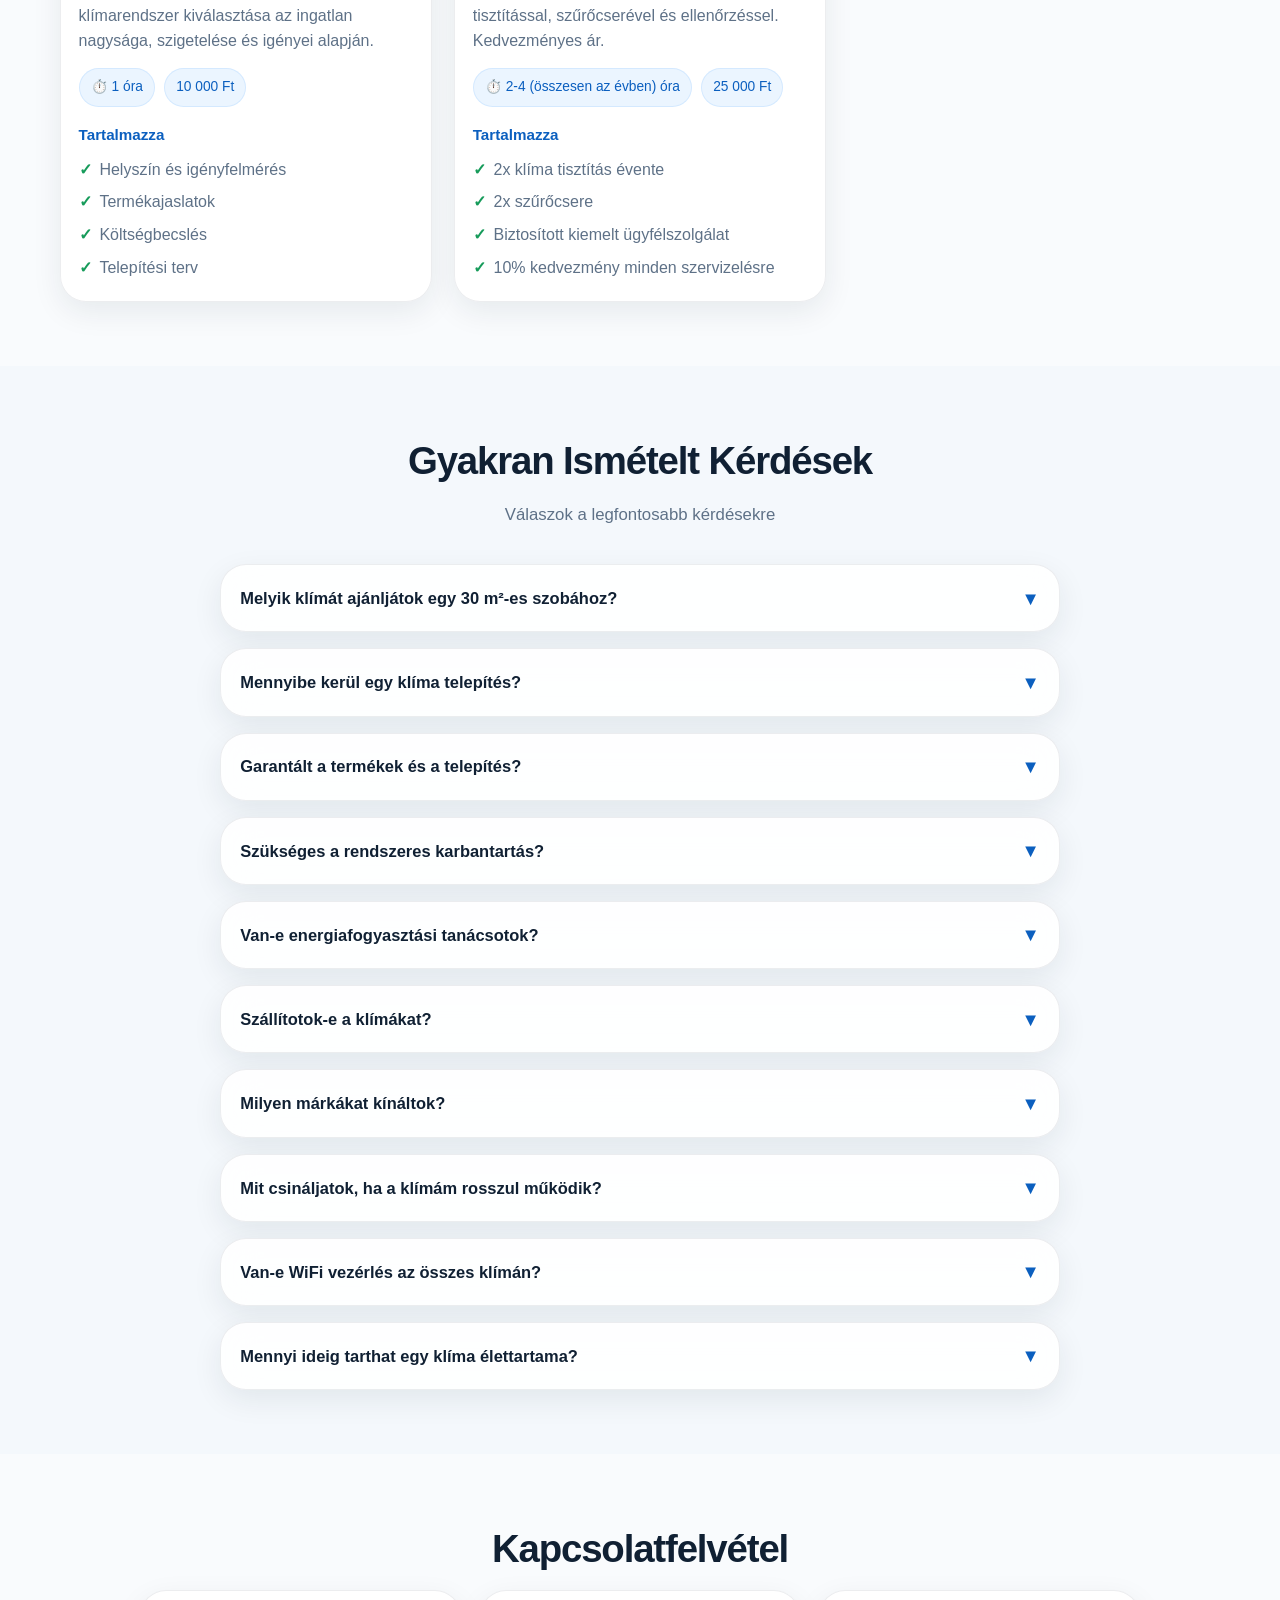
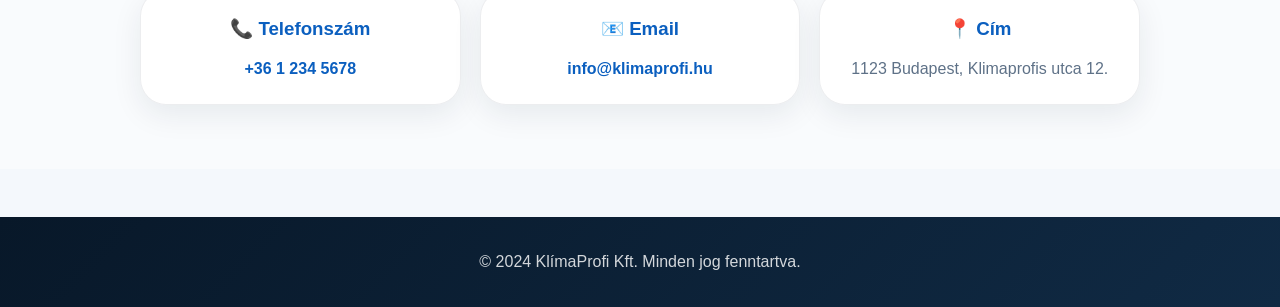
==== commit 23c523ad: "Add files via upload" ====
--- a/index.html
+++ b/index.html
@@ -1,255 +1,309 @@
-<!DOCTYPE html>
-<html lang="hu">
-
-<head>
-    <meta charset="UTF-8">
-    <meta name="viewport" content="width=device-width, initial-scale=1.0">
-    <title>KlímaProfi Kft. - Klímamegoldások</title>
-    <link rel="stylesheet" href="style.css?v=1.0">
-</head>
-
-<body>
-    <!-- Navigation -->
-    <nav class="navbar">
-        <div class="container">
-            <div class="logo">
-                <h1>KlímaProfi</h1>
-                <p class="tagline">Profi klímamegoldások</p>
-            </div>
-            <ul class="nav-links">
-                <li><a href="#termekek">Termékek</a></li>
-                <li><a href="#szolgaltatasok">Szolgáltatások</a></li>
-                <li><a href="#gyik">GYIK</a></li>
-                <li><a href="#kapcsolat">Kapcsolat</a></li>
-            </ul>
-            <a class="nav-cta" href="#kapcsolat">Ajánlatkérés</a>
-        </div>
-    </nav>
-
-    <!-- Hero Section -->
-    <section class="hero">
-        <div class="container hero-layout">
-            <div class="hero-copy">
-                <p class="eyebrow">Budapest és agglomeráció • energiahatékony klímamegoldások</p>
-                <h2>Komfortos otthon egész évben.</h2>
-                <p class="hero-lead">
-                    Prémium klímák, letisztult kivitelezés és gyors szerviz. Segítünk kiválasztani a megfelelő
-                    teljesítményt, majd gondoskodunk a telepítésről is.
-                </p>
-                <div class="hero-actions">
-                    <a class="cta-btn" href="#termekek">Termékek megtekintése</a>
-                    <a class="secondary-btn" href="#kapcsolat">Személyes ajánlat</a>
-                </div>
-                <div class="hero-points">
-                    <span>✅ Helyszíni felmérés</span>
-                    <span>✅ 2 év telepítési garancia</span>
-                    <span>✅ Rugalmas időpontfoglalás</span>
-                </div>
-                <div class="hero-stats">
-                    <div class="stat-card"><strong id="stat-products">5</strong><span>modell</span></div>
-                    <div class="stat-card"><strong id="stat-services">5</strong><span>szolgáltatás</span></div>
-                    <div class="stat-card"><strong id="stat-years">10+</strong><span>év tapasztalat</span></div>
-                    <div class="stat-card"><strong id="stat-area">Budapest</strong><span>szolgáltatási terület</span>
-                    </div>
-                </div>
-            </div>
-
-            <div class="hero-visual">
-                <div class="hero-image-card">
-                    <img src="assets/hero-split-ac.jpg" alt="Modern nappali klímaberendezéssel">
-                    <div class="floating-card">
-                        <span class="floating-label">Azonnali komfort</span>
-                        <strong>Precíz, csendes, energiatakarékos</strong>
-                    </div>
-                </div>
-                <div class="hero-mini-grid">
-                    <div class="mini-card">
-                        <span>🌬️</span>
-                        <p>Hűtés és fűtés egy rendszerben</p>
-                    </div>
-                    <div class="mini-card">
-                        <span>🛠️</span>
-                        <p>Szakszerű telepítés és rendszeres karbantartás</p>
-                    </div>
-                </div>
-            </div>
-        </div>
-    </section>
-
-    <!-- Intro Section -->
-    <section class="section intro-section">
-        <div class="container intro-grid">
-            <div class="intro-image-frame">
-                <img src="assets/intro-installation.jpg" alt="Klímaszerelő szakember munkában">
-            </div>
-            <div class="intro-copy">
-                <p class="eyebrow">Miért a KlímaProfi?</p>
-                <h2>Valós megoldások, valódi szakértelemmel</h2>
-                <p>
-                    Olyan klímamegoldásokat kínálunk, amelyek jól mutatnak az otthonban, csendesen működnek,
-                    és a mindennapi használatban is megbízhatóak. Nem csak terméket adunk, hanem teljes körű
-                    szolgáltatást.
-                </p>
-                <div class="intro-highlights">
-                    <article>
-                        <h3>Energiahatékony választás</h3>
-                        <p>Inverteres modellek A+ és A+++ energiaosztállyal, tudatos fogyasztásra hangolva.</p>
-                    </article>
-                    <article>
-                        <h3>Gyors és tiszta telepítés</h3>
-                        <p>Megtervezett kivitelezés, pontos időpontok, és kulturált munkavégzés a helyszínen.</p>
-                    </article>
-                    <article>
-                        <h3>Utógondozás és szerviz</h3>
-                        <p>Karban tartjuk a rendszert, hogy hosszú távon is hatékony és megbízható maradjon.</p>
-                    </article>
-                </div>
-            </div>
-        </div>
-    </section>
-
-    <!-- Products Section -->
-    <section id="termekek" class="section">
-        <div class="container">
-            <h2>Termékek</h2>
-            <p class="section-subtitle">Válassz a legjobb márkák közül</p>
-            <div id="products-grid" class="products-grid">
-                <!-- Termékek dinamikusan töltődnek be -->
-            </div>
-        </div>
-    </section>
-
-    <!-- Services Section -->
-    <section id="szolgaltatasok" class="section section-alt">
-        <div class="container">
-            <h2>Szolgáltatások</h2>
-            <p class="section-subtitle">Teljes körű klímamegoldások</p>
-            <div id="services-grid" class="services-grid">
-                <!-- Szolgáltatások dinamikusan töltődnek be -->
-            </div>
-        </div>
-    </section>
-
-    <!-- FAQ Section -->
-    <section id="gyik" class="section">
-        <div class="container">
-            <h2>Gyakran Ismételt Kérdések</h2>
-            <p class="section-subtitle">Válaszok a legfontosabb kérdésekre</p>
-            <div id="faq-container" class="faq-container">
-                <!-- GYIK-ek dinamikusan töltődnek be -->
-            </div>
-        </div>
-    </section>
-
-    <!-- Contact Section -->
-    <section id="kapcsolat" class="section section-alt">
-        <div class="container">
-            <h2>Kapcsolatfelvétel</h2>
-            <div class="contact-info">
-                <div class="contact-item">
-                    <h3>📞 Telefonszám</h3>
-                    <p><a href="tel:+36123456778">+36 1 234 5678</a></p>
-                </div>
-                <div class="contact-item">
-                    <h3>📧 Email</h3>
-                    <p><a href="mailto:info@klimaprofi.hu">info@klimaprofi.hu</a></p>
-                </div>
-                <div class="contact-item">
-                    <h3>📍 Cím</h3>
-                    <p>1123 Budapest, Klimaprofis utca 12.</p>
-                </div>
-            </div>
-        </div>
-    </section>
-
-    <!-- Footer -->
-    <footer class="footer">
-        <p>&copy; 2024 KlímaProfi Kft. Minden jog fenntartva.</p>
-    </footer>
-
-    <!-- Chatbot Widget -->
-    <div id="chatbot-widget" class="chatbot-widget">
-        <button id="chatbot-toggle" class="chatbot-toggle">💬 Kérdés?</button>
-        <div id="chatbot-window" class="chatbot-window" style="display: none;">
-            <div class="chatbot-header">
-                <h4>KlímaProfi AI Asszisztens</h4>
-                <button id="chatbot-close" class="close-btn">✕</button>
-            </div>
-            <div id="chatbot-messages" class="chatbot-messages"></div>
-            <div class="chatbot-input">
-                <label class="sr-only" for="chatbot-input">Chatbot kérdés</label>
-                <input type="text" id="chatbot-input" placeholder="Írj egy kérdést..." aria-label="Chatbot kérdés">
-                <button id="chatbot-send">Küldés</button>
-            </div>
-        </div>
-    </div>
-
-    <script src="script.js"></script>
-    <script>
-        document.addEventListener('DOMContentLoaded', () => {
-            const chatbotToggle = document.getElementById('chatbot-toggle');
-            const chatbotWindow = document.getElementById('chatbot-window');
-            const chatbotClose = document.getElementById('chatbot-close');
-            const chatbotMessages = document.getElementById('chatbot-messages');
-            const chatbotInput = document.getElementById('chatbot-input');
-            const chatbotSend = document.getElementById('chatbot-send');
-
-            // --- Event Listeners ---
-            chatbotToggle.addEventListener('click', () => {
-                chatbotWindow.style.display = 'flex';
-                chatbotToggle.style.display = 'none';
-            });
-
-            chatbotClose.addEventListener('click', () => {
-                chatbotWindow.style.display = 'none';
-                chatbotToggle.style.display = 'block';
-            });
-
-            chatbotSend.addEventListener('click', sendMessage);
-            chatbotInput.addEventListener('keypress', (e) => {
-                if (e.key === 'Enter') {
-                    sendMessage();
-                }
-            });
-
-            // --- Functions ---
-            function addMessage(message, sender) {
-                const messageElement = document.createElement('div');
-                messageElement.classList.add('message', sender);
-                messageElement.textContent = message;
-                chatbotMessages.appendChild(messageElement);
-                chatbotMessages.scrollTop = chatbotMessages.scrollHeight;
-            }
-
-            async function sendMessage() {
-                const message = chatbotInput.value.trim();
-                if (message === '') return;
-
-                addMessage(message, 'user');
-                chatbotInput.value = '';
-
-                try {
-                    const response = await fetch('http://localhost:5000/api/chat', {
-                        method: 'POST',
-                        headers: {
-                            'Content-Type': 'application/json',
-                        },
-                        body: JSON.stringify({ message }),
-                    });
-
-                    if (!response.ok) {
-                        throw new Error(`HTTP error! status: ${response.status}`);
-                    }
-
-                    const data = await response.json();
-                    addMessage(data.response, 'bot');
-                } catch (error) {
-                    console.error('Hiba a chatbot API hívásakor:', error);
-                    addMessage('Hiba történt a válasszal. Kérlek, próbáld újra később.', 'bot');
-                }
-            }
-        });
-    </script>
-</body>
-
+<!DOCTYPE html>
+<html lang="hu">
+<head>
+    <meta charset="UTF-8">
+    <meta name="viewport" content="width=device-width, initial-scale=1.0">
+    <title>KlímaProfi Kft. - Klímamegoldások</title>
+    <link rel="stylesheet" href="style.css">
+</head>
+<body>
+<!-- Navigation -->
+<nav class="navbar">
+    <div class="container">
+        <div class="logo">
+            <h1>KlímaProfi</h1>
+            <p class="tagline">Profi klímamegoldások</p>
+        </div>
+        <ul class="nav-links">
+            <li><a href="#termekek">Termékek</a></li>
+            <li><a href="#szolgaltatasok">Szolgáltatások</a></li>
+            <li><a href="#gyik">GYIK</a></li>
+            <li><a href="#kapcsolat">Kapcsolat</a></li>
+        </ul>
+        <a class="nav-cta" href="ajanlatkeres.html" onclick="openLeadModal(event)">Ajánlatkérés</a>
+    </div>
+</nav>
+
+<!-- Hero Section -->
+<section class="hero">
+    <div class="container hero-layout">
+        <div class="hero-copy">
+            <p class="eyebrow">Budapest és agglomeráció • energiahatékony klímamegoldások</p>
+            <h2>Komfortos otthon egész évben.</h2>
+            <p class="hero-lead">
+                Prémium klímák, letisztult kivitelezés és gyors szerviz. Segítünk kiválasztani a megfelelő
+                teljesítményt, majd gondoskodunk a telepítésről is.
+            </p>
+            <div class="hero-actions">
+                <a class="cta-btn" href="#termekek">Termékek megtekintése</a>
+                <a class="secondary-btn" href="ajanlatkeres.html" onclick="openLeadModal(event)">Személyes ajánlat</a>
+            </div>
+            <div class="hero-points">
+                <span>✅ Helyszíni felmérés</span>
+                <span>✅ 2 év telepítési garancia</span>
+                <span>✅ Rugalmas időpontfoglalás</span>
+            </div>
+            <div class="hero-stats">
+                <div class="stat-card"><strong id="stat-products">5</strong><span>modell</span></div>
+                <div class="stat-card"><strong id="stat-services">5</strong><span>szolgáltatás</span></div>
+                <div class="stat-card"><strong id="stat-years">10+</strong><span>év tapasztalat</span></div>
+                <div class="stat-card"><strong id="stat-area">Budapest</strong><span>szolgáltatási terület</span></div>
+            </div>
+        </div>
+
+        <div class="hero-visual">
+            <div class="hero-image-card">
+                <img src="assets/hero-split-ac.jpg" alt="Modern nappali klímaberendezéssel">
+                <div class="floating-card">
+                    <span class="floating-label">Azonnali komfort</span>
+                    <strong>Precíz, csendes, energiatakarékos</strong>
+                </div>
+            </div>
+            <div class="hero-mini-grid">
+                <div class="mini-card">
+                    <span>🌬️</span>
+                    <p>Hűtés és fűtés egy rendszerben</p>
+                </div>
+                <div class="mini-card">
+                    <span>🛠️</span>
+                    <p>Szakszerű telepítés és rendszeres karbantartás</p>
+                </div>
+            </div>
+        </div>
+    </div>
+</section>
+
+<!-- Intro Section -->
+<section class="section intro-section">
+    <div class="container intro-grid">
+        <div class="intro-image-frame">
+            <img src="assets/intro-installation.jpg" alt="Klímaszerelő szakember munkában">
+        </div>
+        <div class="intro-copy">
+            <p class="eyebrow">Miért a KlímaProfi?</p>
+            <h2>Valós megoldások, valódi szakértelemmel</h2>
+            <p>
+                Olyan klímamegoldásokat kínálunk, amelyek jól mutatnak az otthonban, csendesen működnek,
+                és a mindennapi használatban is megbízhatóak. Nem csak terméket adunk, hanem teljes körű szolgáltatást.
+            </p>
+            <div class="intro-highlights">
+                <article>
+                    <h3>Energiahatékony választás</h3>
+                    <p>Inverteres modellek A+ és A+++ energiaosztállyal, tudatos fogyasztásra hangolva.</p>
+                </article>
+                <article>
+                    <h3>Gyors és tiszta telepítés</h3>
+                    <p>Megtervezett kivitelezés, pontos időpontok, és kulturált munkavégzés a helyszínen.</p>
+                </article>
+                <article>
+                    <h3>Utógondozás és szerviz</h3>
+                    <p>Karban tartjuk a rendszert, hogy hosszú távon is hatékony és megbízható maradjon.</p>
+                </article>
+            </div>
+        </div>
+    </div>
+</section>
+
+<!-- Products Section -->
+<section id="termekek" class="section">
+    <div class="container">
+        <h2>Termékek</h2>
+        <p class="section-subtitle">Válassz a legjobb márkák közül</p>
+        <div id="products-grid" class="products-grid">
+            <!-- Termékek dinamikusan töltődnek be -->
+        </div>
+    </div>
+</section>
+
+<!-- Services Section -->
+<section id="szolgaltatasok" class="section section-alt">
+    <div class="container">
+        <h2>Szolgáltatások</h2>
+        <p class="section-subtitle">Teljes körű klímamegoldások</p>
+        <div id="services-grid" class="services-grid">
+            <!-- Szolgáltatások dinamikusan töltődnek be -->
+        </div>
+    </div>
+</section>
+
+<!-- FAQ Section -->
+<section id="gyik" class="section">
+    <div class="container">
+        <h2>Gyakran Ismételt Kérdések</h2>
+        <p class="section-subtitle">Válaszok a legfontosabb kérdésekre</p>
+        <div id="faq-container" class="faq-container">
+            <!-- GYIK-ek dinamikusan töltődnek be -->
+        </div>
+    </div>
+</section>
+
+<!-- Contact Section -->
+<section id="kapcsolat" class="section section-alt">
+    <div class="container">
+        <h2>Kapcsolatfelvétel</h2>
+        <div class="contact-info">
+            <div class="contact-item">
+                <h3>📞 Telefonszám</h3>
+                <p><a href="tel:+36123456778">+36 1 234 5678</a></p>
+            </div>
+            <div class="contact-item">
+                <h3>📧 Email</h3>
+                <p><a href="mailto:info@klimaprofi.hu">info@klimaprofi.hu</a></p>
+            </div>
+            <div class="contact-item">
+                <h3>📍 Cím</h3>
+                <p>1123 Budapest, Klimaprofis utca 12.</p>
+            </div>
+        </div>
+    </div>
+</section>
+
+<!-- Footer -->
+<footer class="footer">
+    <p>&copy; 2024 KlímaProfi Kft. Minden jog fenntartva.</p>
+</footer>
+
+<!-- Chatbot Widget -->
+<div id="chatbot-widget" class="chatbot-widget">
+    <button id="chatbot-toggle" class="chatbot-toggle">💬 Kérdés?</button>
+    <div id="chatbot-window" class="chatbot-window" style="display: none;">
+        <div class="chatbot-header">
+            <h4>KlímaProfi AI Asszisztens</h4>
+            <button id="chatbot-close" class="close-btn">✕</button>
+        </div>
+        <div id="chatbot-messages" class="chatbot-messages"></div>
+        <div class="chatbot-input">
+            <label class="sr-only" for="chatbot-input">Chatbot kérdés</label>
+            <input type="text" id="chatbot-input" placeholder="Írj egy kérdést..." aria-label="Chatbot kérdés">
+            <button id="chatbot-send">Küldés</button>
+        </div>
+    </div>
+</div>
+
+<script src="script.js"></script>
+<script>
+    document.addEventListener('DOMContentLoaded', () => {
+        const chatbotToggle = document.getElementById('chatbot-toggle');
+        const chatbotWindow = document.getElementById('chatbot-window');
+        const chatbotClose = document.getElementById('chatbot-close');
+        const chatbotMessages = document.getElementById('chatbot-messages');
+        const chatbotInput = document.getElementById('chatbot-input');
+        const chatbotSend = document.getElementById('chatbot-send');
+
+        // --- Session ID a memóriához (böngészőben megmarad) ---
+        let kpSessionId = localStorage.getItem('kp_session_id');
+        if (!kpSessionId) {
+            kpSessionId = 'web-' + Date.now() + '-' + Math.random().toString(36).slice(2, 8);
+            localStorage.setItem('kp_session_id', kpSessionId);
+        }
+
+        // --- Event Listeners ---
+        chatbotToggle.addEventListener('click', () => {
+            chatbotWindow.style.display = 'flex';
+            chatbotToggle.style.display = 'none';
+        });
+
+        chatbotClose.addEventListener('click', () => {
+            chatbotWindow.style.display = 'none';
+            chatbotToggle.style.display = 'block';
+        });
+
+        chatbotSend.addEventListener('click', sendMessage);
+        chatbotInput.addEventListener('keypress', (e) => {
+            if (e.key === 'Enter') {
+                sendMessage();
+            }
+        });
+
+        // --- Functions ---
+        function formatChatMessage(message) {
+            const escaped = String(message ?? '')
+                .replace(/&/g, '&amp;')
+                .replace(/</g, '&lt;')
+                .replace(/>/g, '&gt;')
+                .replace(/"/g, '&quot;')
+                .replace(/'/g, '&#039;');
+
+            return escaped
+                .replace(/^\s*[-*]\s+/gm, '&bull; ')
+                .replace(/\*\*(.+?)\*\*/g, '<strong>$1</strong>');
+        }
+
+        function addMessage(message, sender) {
+            const messageElement = document.createElement('div');
+            messageElement.classList.add('message', sender);
+            messageElement.innerHTML = formatChatMessage(message);
+            chatbotMessages.appendChild(messageElement);
+
+            if (sender === 'bot') {
+                messageElement.scrollIntoView({ block: 'start', behavior: 'smooth' });
+            } else {
+                chatbotMessages.scrollTop = chatbotMessages.scrollHeight;
+            }
+        }
+        async function sendMessage() {
+            const message = chatbotInput.value.trim();
+            if (message === '') return;
+
+            addMessage(message, 'user');
+            chatbotInput.value = '';
+
+            try {
+                const response = await fetch('https://csuszi.app.n8n.cloud/webhook/klimaprofi-chat', {
+                    method: 'POST',
+                    headers: {
+                        'Content-Type': 'application/json',
+                    },
+                    body: JSON.stringify({ message, sessionId: kpSessionId }),
+                });
+
+                if (!response.ok) {
+                    throw new Error(`HTTP error! status: ${response.status}`);
+                }
+
+                const data = await response.json();
+                addMessage(data.response, 'bot');
+            } catch (error) {
+                console.error('Hiba a chatbot API hívásakor:', error);
+                addMessage('Hiba történt a válasszal. Kérlek, próbáld újra később.', 'bot');
+            }
+        }
+    });
+</script>
+
+    <!-- Ajánlatkérő modal -->
+    <div id="leadModal" class="lead-modal" aria-hidden="true">
+      <div class="lead-modal__backdrop" onclick="closeLeadModal()"></div>
+      <div class="lead-modal__dialog" role="dialog" aria-modal="true" aria-label="Ajánlatkérés">
+        <button class="lead-modal__close" onclick="closeLeadModal()" aria-label="Bezárás">✕</button>
+        <iframe id="leadFrame" class="lead-modal__frame" title="Ajánlatkérő űrlap" src="about:blank"></iframe>
+      </div>
+    </div>
+    <style>
+      /* Chat-ablak: mindig a jobb alsó sarokban nyíljon */
+      .chatbot-widget{position:fixed !important; bottom:20px !important; right:20px !important; left:auto !important; top:auto !important; z-index:1000;}
+      #chatbot-window{position:fixed !important; bottom:20px !important; right:20px !important; top:auto !important; left:auto !important;}
+      @media (max-width:760px){ #chatbot-window{width:min(92vw,360px) !important;} }
+      .lead-modal{position:fixed; inset:0; z-index:9999; display:none;}
+      .lead-modal.open{display:block;}
+      .lead-modal__backdrop{position:absolute; inset:0; background:rgba(11,42,58,.55);}
+      .lead-modal__dialog{position:absolute; inset:0; margin:auto; width:min(940px,94vw); height:min(88vh,780px); overflow:hidden; border-radius:16px; box-shadow:0 30px 80px -20px rgba(0,0,0,.5);}
+      .lead-modal__frame{width:100%; height:100%; border:0; border-radius:16px; background:#fff;}
+      .lead-modal__close{position:absolute; top:10px; right:14px; z-index:2; width:34px; height:34px; border:0; border-radius:50%; background:rgba(255,255,255,.92); color:#0B2A3A; font-size:16px; cursor:pointer; box-shadow:0 2px 8px rgba(0,0,0,.2);}
+      .lead-modal__close:hover{background:#fff;}
+      @media (max-width:760px){ .lead-modal__dialog{width:100vw; height:100vh; border-radius:0;} .lead-modal__frame{border-radius:0;} }
+    </style>
+    <script>
+      function openLeadModal(e){ if(e) e.preventDefault();
+        var m=document.getElementById('leadModal'), f=document.getElementById('leadFrame');
+        if(f.getAttribute('src')==='about:blank'){ f.setAttribute('src','ajanlatkeres.html'); }
+        m.classList.add('open'); m.setAttribute('aria-hidden','false'); document.body.style.overflow='hidden';
+      }
+      function closeLeadModal(){
+        var m=document.getElementById('leadModal');
+        m.classList.remove('open'); m.setAttribute('aria-hidden','true'); document.body.style.overflow='';
+      }
+      document.addEventListener('keydown', function(ev){ if(ev.key==='Escape') closeLeadModal(); });
+    </script>
+</body>
 </html>
